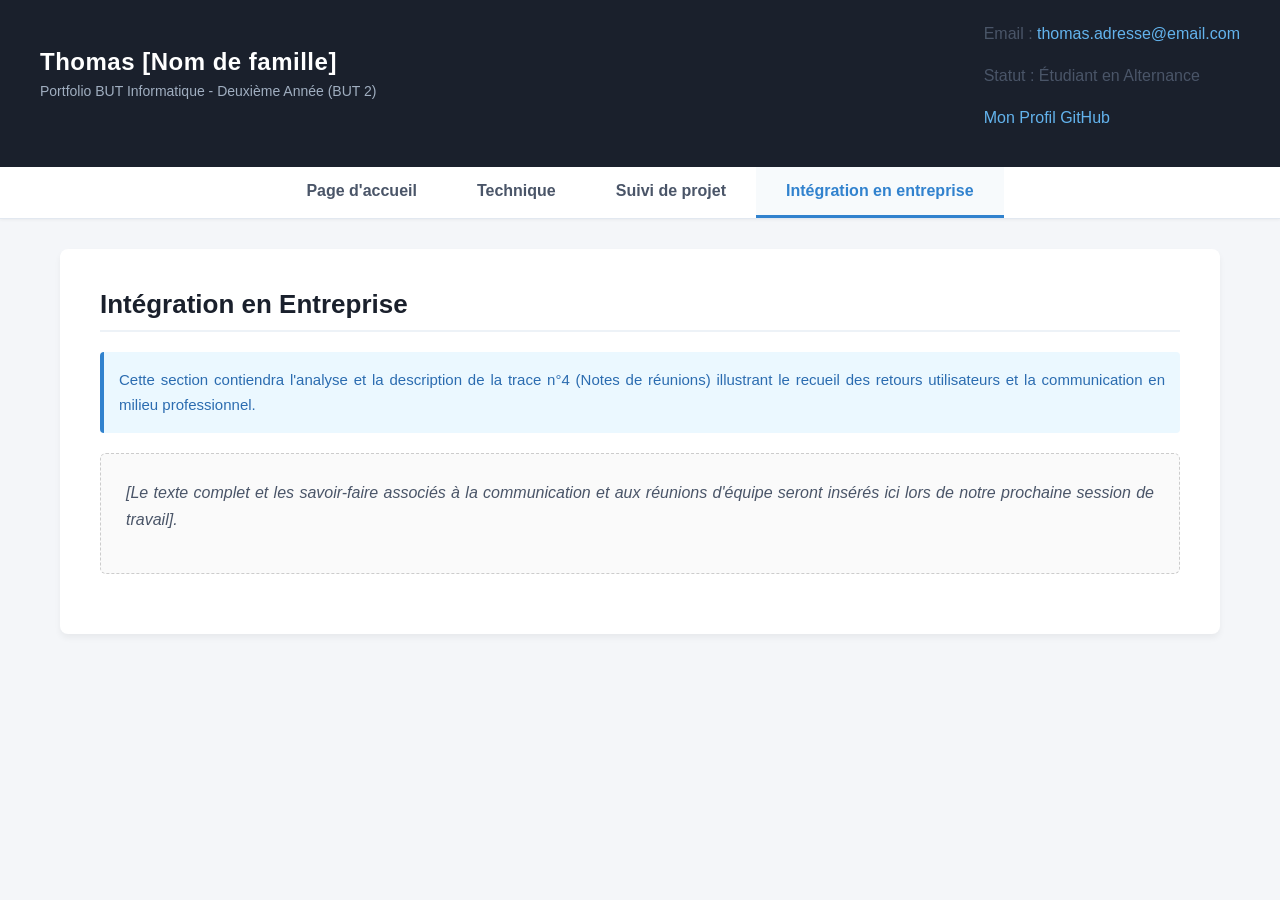
==== integration-entreprise.html @ 5a0d09e1 "initial commit" ====
<!DOCTYPE html>
<html lang="fr">
<head>
    <meta charset="UTF-8">
    <meta name="viewport" content="width=device-width, initial-scale=1.0">
    <title>Portfolio BUT 2 - Intégration en Entreprise</title>
    <link rel="stylesheet" href="style.css">
</head>
<body>

    <!-- Entête avec infos toujours visibles (Imposé) -->
    <header>
        <div class="identity">
            <h1>Thomas [Nom de famille]</h1>
            <p>Portfolio BUT Informatique - Deuxième Année (BUT 2)</p>
        </div>
        <div class="contact-info">
            <p>Email : <a href="mailto:thomas.adresse@email.com">thomas.adresse@email.com</a></p>
            <p>Statut : Étudiant en Alternance</p>
            <p><a href="https://github.com" target="_blank">Mon Profil GitHub</a></p>
        </div>
    </header>

    <div class="nav-container">
        <a href="index.html" class="main-nav-link">Page d'accueil</a>
        <a href="technique.html" class="main-nav-link">Technique</a>
        <a href="suivi-projet.html" class="main-nav-link">Suivi de projet</a>
        <a href="integration-entreprise.html" class="main-nav-link active">Intégration en entreprise</a>
    </div>

    <main>
        <div class="page-content">
            <h2>Intégration en Entreprise</h2>
            <p class="info-box">Cette section contiendra l'analyse et la description de la trace n°4 (Notes de réunions) illustrant le recueil des retours utilisateurs et la communication en milieu professionnel.</p>
            
            <div class="placeholder-section">
                <p><em>[Le texte complet et les savoir-faire associés à la communication et aux réunions d'équipe seront insérés ici lors de notre prochaine session de travail].</em></p>
            </div>
        </div>
    </main>

</body>
</html>
---- style.css ----
/* Base Styles & CSS Reset */
* {
    box-sizing: border-box;
    margin: 0;
    padding: 0;
    font-family: 'Segoe UI', Tahoma, Geneva, Verdana, sans-serif;
}

body {
    background-color: #f4f6f9;
    color: #333333;
    display: flex;
    flex-direction: column;
    min-height: 100vh;
}

/* Variables de couleurs pour les savoir-faire et le thème */
:root {
    --color-mvc: #2b6cb0;          /* Bleu */
    --color-srp: #c53030;          /* Rouge */
    --color-inherit: #2f855a;      /* Vert */
    --color-pattern: #6b46c1;      /* Violet */
    --primary-dark: #1a202c;
    --accent-blue: #3182ce;
    --border-color: #e2e8f0;
    --bg-card: #ffffff;
}

/* Entête Persistante (Imposée) */
header {
    background-color: var(--primary-dark);
    color: #ffffff;
    padding: 20px 40px;
    display: flex;
    justify-content: space-between;
    align-items: center;
    box-shadow: 0 2px 10px rgba(0,0,0,0.15);
}

header .identity h1 {
    font-size: 24px;
    font-weight: 600;
    letter-spacing: 0.5px;
}

header .identity p {
    color: #a0aec0;
    font-size: 14px;
    margin-top: 4px;
}

header .contact-info {
    text-align: right;
    font-size: 14px;
    color: #e2e8f0;
    line-height: 1.6;
}

header .contact-info a {
    color: #63b3ed;
    text-decoration: none;
}

header .contact-info a:hover {
    text-decoration: underline;
}

/* Barre de Navigation Principale */
.nav-container {
    background-color: #ffffff;
    border-bottom: 1px solid var(--border-color);
    display: flex;
    justify-content: center;
    box-shadow: 0 1px 3px rgba(0,0,0,0.05);
}

.main-nav-link {
    padding: 15px 30px;
    font-weight: 600;
    text-decoration: none;
    color: #4a5568;
    transition: all 0.2s ease;
    border-bottom: 3px solid transparent;
}

.main-nav-link:hover {
    color: var(--accent-blue);
    background-color: #f7fafc;
}

.main-nav-link.active {
    color: var(--accent-blue);
    border-bottom: 3px solid var(--accent-blue);
    background-color: #f7fafc;
}

/* Zone de Contenu Principal */
main {
    max-width: 1200px;
    width: 100%;
    margin: 30px auto;
    padding: 0 20px;
    flex: 1;
}

.page-content {
    background: var(--bg-card);
    padding: 40px;
    border-radius: 8px;
    box-shadow: 0 4px 6px rgba(0,0,0,0.05);
}

/* Styles Typographiques Communs */
h2 {
    font-size: 26px;
    color: var(--primary-dark);
    margin-bottom: 20px;
    padding-bottom: 10px;
    border-bottom: 2px solid #edf2f7;
}

h3 {
    font-size: 20px;
    color: #2d3748;
    margin-top: 30px;
    margin-bottom: 15px;
}

p {
    font-size: 16px;
    line-height: 1.7;
    color: #4a5568;
    margin-bottom: 15px;
    text-align: justify;
}

/* Styles spécifiques pour les listes de savoir-faire */
.skills-list {
    list-style: none;
    margin-bottom: 30px;
    background: #f7fafc;
    padding: 20px;
    border-radius: 6px;
    border-left: 4px solid var(--accent-blue);
}

.skills-list li {
    font-weight: 600;
    margin-bottom: 10px;
    font-size: 15px;
    display: flex;
    align-items: center;
}

.skills-list li::before {
    content: "•";
    font-size: 20px;
    margin-right: 10px;
}

/* Classes de coloration des savoir-faire (Imposé) */
.sf-mvc { color: var(--color-mvc); }
.sf-srp { color: var(--color-srp); }
.sf-inherit { color: var(--color-inherit); }
.sf-pattern { color: var(--color-pattern); }

.bg-sf-mvc { background-color: rgba(43, 108, 176, 0.1); padding: 2px 6px; border-radius: 4px; }
.bg-sf-srp { background-color: rgba(197, 48, 48, 0.1); padding: 2px 6px; border-radius: 4px; }
.bg-sf-inherit { background-color: rgba(47, 133, 90, 0.1); padding: 2px 6px; border-radius: 4px; }
.bg-sf-pattern { background-color: rgba(107, 70, 193, 0.1); padding: 2px 6px; border-radius: 4px; }

/* Conteneurs de Traces Graphiques */
.trace-container {
    background-color: #f7fafc;
    border: 1px solid var(--border-color);
    border-radius: 6px;
    padding: 20px;
    margin: 25px 0;
    text-align: center;
}

.trace-placeholder {
    background-color: #edf2f7;
    border: 2px dashed #cbd5e0;
    padding: 40px;
    font-style: italic;
    color: #718096;
    margin-bottom: 12px;
    border-radius: 4px;
}

.trace-caption {
    font-size: 14px;
    color: #718096;
    font-weight: 500;
}

/* Structure des Sous-Pages Intérieures (Navigation latérale) */
.sub-layout {
    display: flex;
    gap: 30px;
    margin-top: 20px;
}

.sub-content {
    flex: 1;
}

/* Alertes / Callouts */
.info-box {
    background-color: #ebf8ff;
    border-left: 4px solid #3182ce;
    padding: 15px;
    border-radius: 4px;
    margin-bottom: 20px;
    font-size: 15px;
    color: #2b6cb0;
}

.placeholder-section {
    background: #fafafa;
    border: 1px dashed #cccccc;
    padding: 25px;
    border-radius: 6px;
    margin-bottom: 20px;
    color: #666666;
}
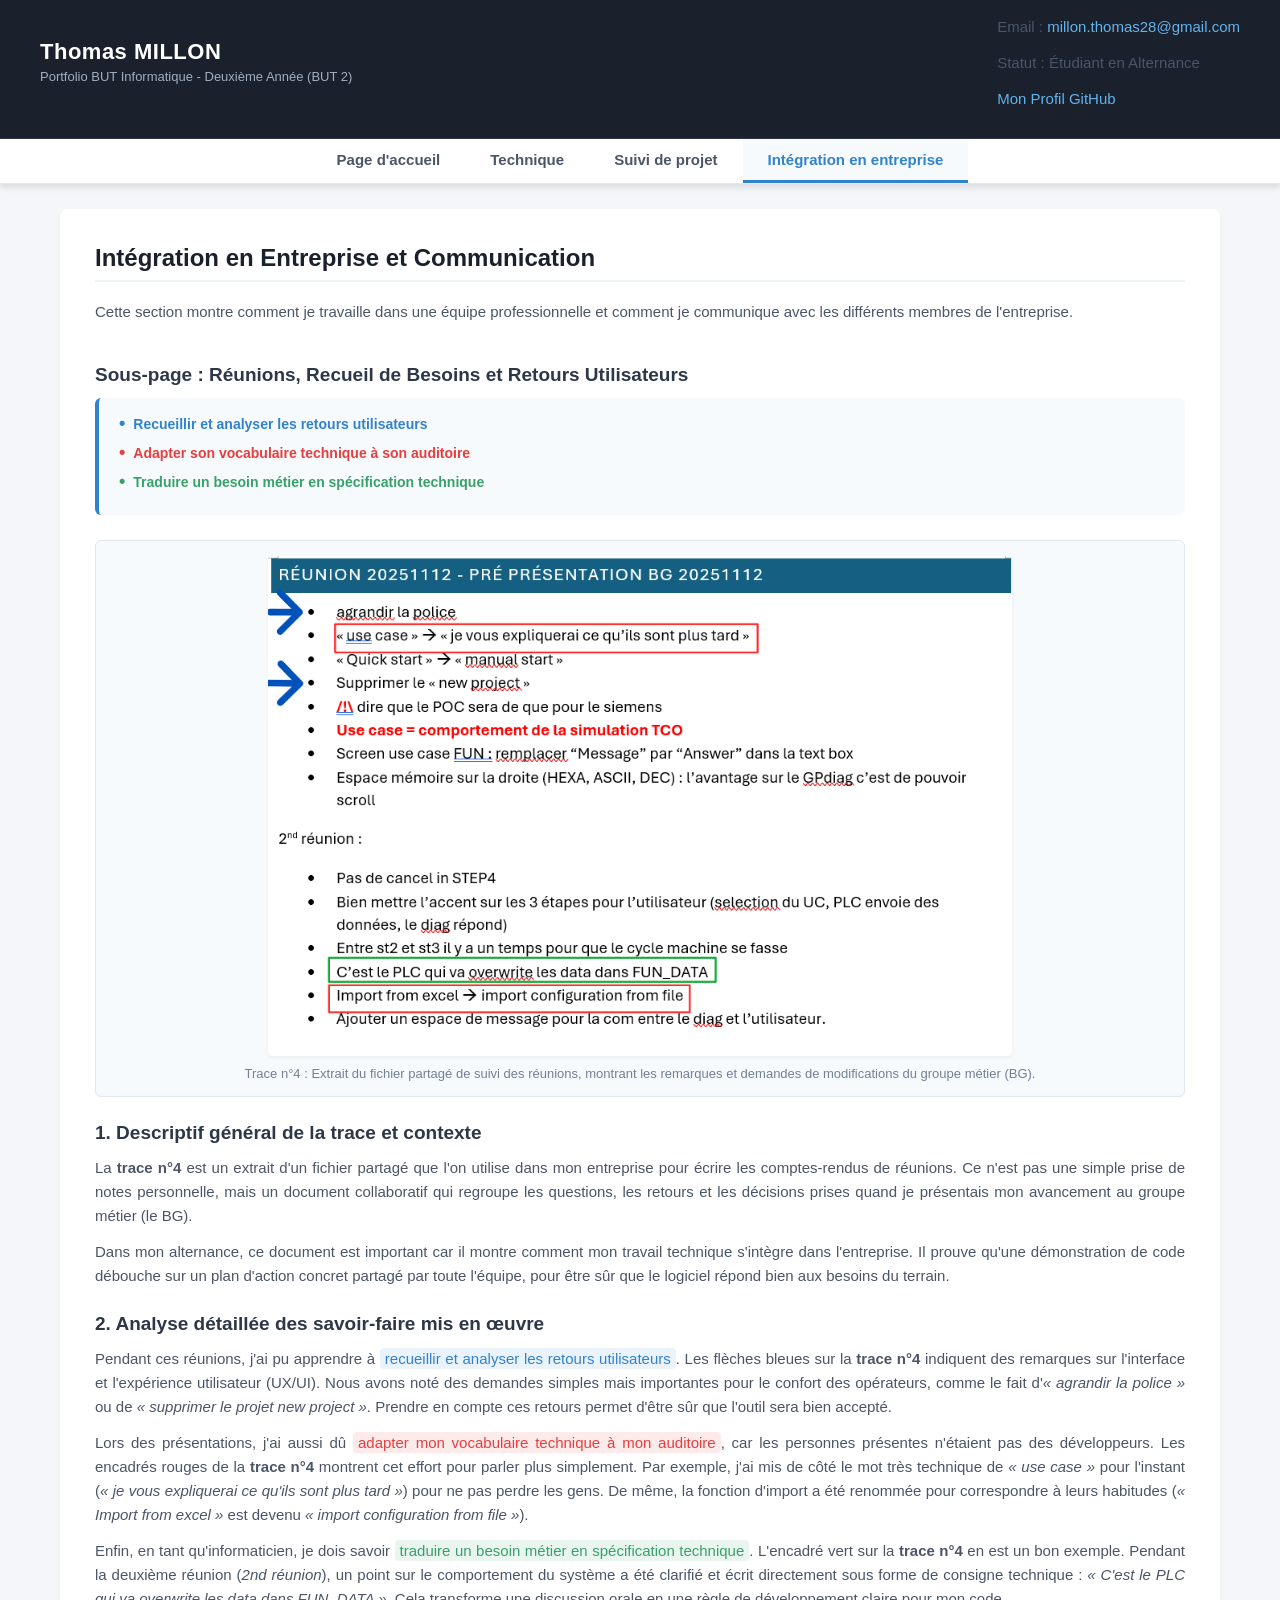
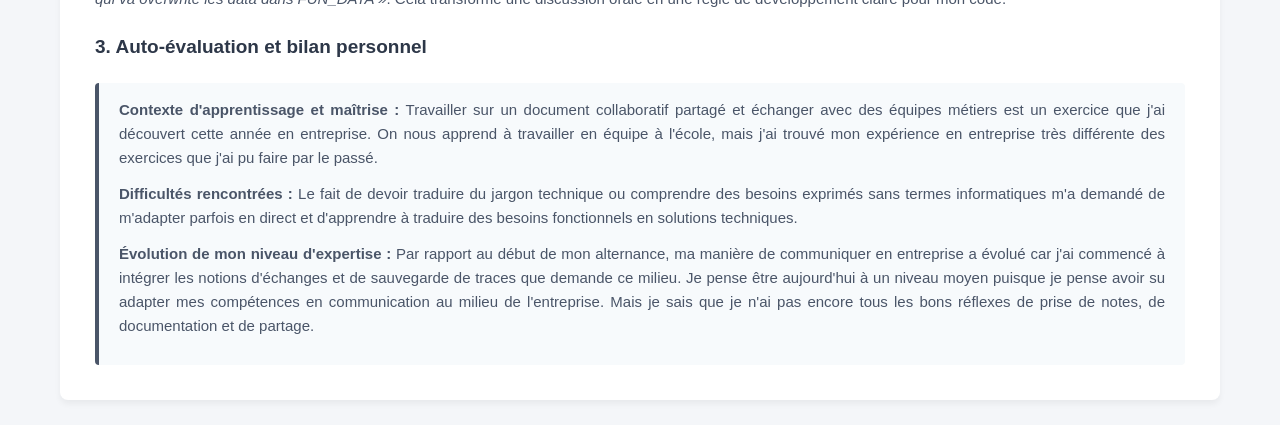
==== commit 29b98e45: "Redaction done" ====
--- a/integration-entreprise.html
+++ b/integration-entreprise.html
@@ -8,36 +8,76 @@
 </head>
 <body>
 
-    <!-- Entête avec infos toujours visibles (Imposé) -->
-    <header>
-        <div class="identity">
-            <h1>Thomas [Nom de famille]</h1>
-            <p>Portfolio BUT Informatique - Deuxième Année (BUT 2)</p>
+    <div class="sticky-header-container">
+        <header>
+            <div class="identity">
+                <h1>Thomas MILLON</h1>
+                <p>Portfolio BUT Informatique - Deuxième Année (BUT 2)</p>
+            </div>
+            <div class="contact-info">
+                <p>Email : <a href="mailto:millon.thomas28@gmail.com">millon.thomas28@gmail.com</a></p>
+                <p>Statut : Étudiant en Alternance</p>
+                <p><a href="https://github.com/ThomasMillon" target="_blank">Mon Profil GitHub</a></p>
+            </div>
+        </header>
+
+        <div class="nav-container">
+            <a href="index.html" class="main-nav-link">Page d'accueil</a>
+            <a href="technique.html" class="main-nav-link">Technique</a>
+            <a href="suivi-projet.html" class="main-nav-link">Suivi de projet</a>
+            <a href="integration-entreprise.html" class="main-nav-link active">Intégration en entreprise</a>
         </div>
-        <div class="contact-info">
-            <p>Email : <a href="mailto:thomas.adresse@email.com">thomas.adresse@email.com</a></p>
-            <p>Statut : Étudiant en Alternance</p>
-            <p><a href="https://github.com" target="_blank">Mon Profil GitHub</a></p>
-        </div>
-    </header>
-
-    <div class="nav-container">
-        <a href="index.html" class="main-nav-link">Page d'accueil</a>
-        <a href="technique.html" class="main-nav-link">Technique</a>
-        <a href="suivi-projet.html" class="main-nav-link">Suivi de projet</a>
-        <a href="integration-entreprise.html" class="main-nav-link active">Intégration en entreprise</a>
     </div>
 
     <main>
         <div class="page-content">
-            <h2>Intégration en Entreprise</h2>
-            <p class="info-box">Cette section contiendra l'analyse et la description de la trace n°4 (Notes de réunions) illustrant le recueil des retours utilisateurs et la communication en milieu professionnel.</p>
-            
-            <div class="placeholder-section">
-                <p><em>[Le texte complet et les savoir-faire associés à la communication et aux réunions d'équipe seront insérés ici lors de notre prochaine session de travail].</em></p>
+            <h2>Intégration en Entreprise et Communication</h2>
+            <p>Cette section montre comment je travaille dans une équipe professionnelle et comment je communique avec les différents membres de l'entreprise.</p>
+
+            <div class="sub-layout">
+                <div class="sub-content">
+                    <h3>Sous-page : Réunions, Recueil de Besoins et Retours Utilisateurs</h3>
+                    
+                    <ul class="skills-list">
+                        <li class="sf-ux">Recueillir et analyser les retours utilisateurs</li>
+                        <li class="sf-adapt">Adapter son vocabulaire technique à son auditoire</li>
+                        <li class="sf-trad">Traduire un besoin métier en spécification technique</li>
+                    </ul>
+
+                    <div class="trace-container">
+                        <img src="./images/Portfolio-Trace4_Intégration-Entreprise_Edited.PNG" alt="Trace 4 Intégration Entreprise" class="trace-img">
+                        <div class="trace-caption">Trace n°4 : Extrait du fichier partagé de suivi des réunions, montrant les remarques et demandes de modifications du groupe métier (BG).</div>
+                    </div>
+
+                    <h3>1. Descriptif général de la trace et contexte</h3>
+                    <p>
+                        La <strong>trace n°4</strong> est un extrait d'un fichier partagé que l'on utilise dans mon entreprise pour écrire les comptes-rendus de réunions. Ce n'est pas une simple prise de notes personnelle, mais un document collaboratif qui regroupe les questions, les retours et les décisions prises quand je présentais mon avancement au groupe métier (le BG).
+                    </p>
+                    <p>
+                        Dans mon alternance, ce document est important car il montre comment mon travail technique s'intègre dans l'entreprise. Il prouve qu'une démonstration de code débouche sur un plan d'action concret partagé par toute l'équipe, pour être sûr que le logiciel répond bien aux besoins du terrain.
+                    </p>
+
+                    <h3>2. Analyse détaillée des savoir-faire mis en œuvre</h3>
+                    <p>
+                        Pendant ces réunions, j'ai pu apprendre à <span class="sf-ux bg-sf-ux">recueillir et analyser les retours utilisateurs</span>. Les flèches bleues sur la <strong>trace n°4</strong> indiquent des remarques sur l'interface et l'expérience utilisateur (UX/UI). Nous avons noté des demandes simples mais importantes pour le confort des opérateurs, comme le fait d'<em>« agrandir la police »</em> ou de <em>« supprimer le projet new project »</em>. Prendre en compte ces retours permet d'être sûr que l'outil sera bien accepté.
+                    </p>
+                    <p>
+                        Lors des présentations, j'ai aussi dû <span class="sf-adapt bg-sf-adapt">adapter mon vocabulaire technique à mon auditoire</span>, car les personnes présentes n'étaient pas des développeurs. Les encadrés rouges de la <strong>trace n°4</strong> montrent cet effort pour parler plus simplement. Par exemple, j'ai mis de côté le mot très technique de <em>« use case »</em> pour l'instant (<em>« je vous expliquerai ce qu'ils sont plus tard »</em>) pour ne pas perdre les gens. De même, la fonction d'import a été renommée pour correspondre à leurs habitudes (<em>« Import from excel »</em> est devenu <em>« import configuration from file »</em>).
+                    </p>
+                    <p>
+                        Enfin, en tant qu'informaticien, je dois savoir <span class="sf-trad bg-sf-trad">traduire un besoin métier en spécification technique</span>. L'encadré vert sur la <strong>trace n°4</strong> en est un bon exemple. Pendant la deuxième réunion (<em>2nd réunion</em>), un point sur le comportement du système a été clarifié et écrit directement sous forme de consigne technique : <em>« C'est le PLC qui va overwrite les data dans FUN_DATA »</em>. Cela transforme une discussion orale en une règle de développement claire pour mon code.
+                    </p>
+
+                    <h3>3. Auto-évaluation et bilan personnel</h3>
+                    <div class="evaluation-box">
+                        <p><strong>Contexte d'apprentissage et maîtrise :</strong> Travailler sur un document collaboratif partagé et échanger avec des équipes métiers est un exercice que j'ai découvert cette année en entreprise. On nous apprend à travailler en équipe à l'école, mais j'ai trouvé mon expérience en entreprise très différente des exercices que j'ai pu faire par le passé. </p>
+                        <p><strong>Difficultés rencontrées :</strong> Le fait de devoir traduire du jargon technique ou comprendre des besoins exprimés sans termes informatiques m'a demandé de m'adapter parfois en direct et d'apprendre à traduire des besoins fonctionnels en solutions techniques. </p>
+                        <p><strong>Évolution de mon niveau d'expertise :</strong> Par rapport au début de mon alternance, ma manière de communiquer en entreprise a évolué car j'ai commencé à intégrer les notions d'échanges et de sauvegarde de traces que demande ce milieu. Je pense être aujourd'hui à un niveau moyen puisque je pense avoir su adapter mes compétences en communication au milieu de l'entreprise. Mais je sais que je n'ai pas encore tous les bons réflexes de prise de notes, de documentation et de partage. </p>
+                    </div>
+                </div>
             </div>
         </div>
     </main>
 
 </body>
-</html>
+</html>
--- a/style.css
+++ b/style.css
@@ -14,46 +14,66 @@
     min-height: 100vh;
 }
 
-/* Variables de couleurs pour les savoir-faire et le thème */
+/* Variables de couleurs pour le thème et les compétences */
 :root {
-    --color-mvc: #2b6cb0;          /* Bleu */
-    --color-srp: #c53030;          /* Rouge */
-    --color-inherit: #2f855a;      /* Vert */
-    --color-pattern: #6b46c1;      /* Violet */
     --primary-dark: #1a202c;
     --accent-blue: #3182ce;
     --border-color: #e2e8f0;
     --bg-card: #ffffff;
-}
-
-/* Entête Persistante (Imposée) */
+    
+    /* Couleurs - Partie Technique */
+    --color-mvc: #2b6cb0;
+    --color-srp: #c53030;
+    --color-inherit: #2f855a;
+    --color-pattern: #6b46c1;
+
+    /* Couleurs - Suivi de Projet */
+    --color-planif: #2b6cb0;
+    --color-analyse: #d69e2e;
+    --color-specs: #2f855a;
+    --color-jalons: #6b46c1;
+
+    /* Couleurs - Intégration Entreprise */
+    --color-adapt: #e53e3e;
+    --color-ux: #3182ce;
+    --color-trad: #38a169;
+}
+
+/* Bloc d'entête et de navigation fixé en haut (Reste toujours visible au scroll) */
+.sticky-header-container {
+    position: sticky;
+    top: 0;
+    z-index: 1000;
+    box-shadow: 0 4px 6px rgba(0,0,0,0.1);
+}
+
 header {
     background-color: var(--primary-dark);
     color: #ffffff;
-    padding: 20px 40px;
+    padding: 15px 40px;
     display: flex;
     justify-content: space-between;
     align-items: center;
-    box-shadow: 0 2px 10px rgba(0,0,0,0.15);
+    border-bottom: 1px solid #2d3748;
 }
 
 header .identity h1 {
-    font-size: 24px;
+    font-size: 22px;
     font-weight: 600;
     letter-spacing: 0.5px;
 }
 
 header .identity p {
     color: #a0aec0;
-    font-size: 14px;
-    margin-top: 4px;
+    font-size: 13px;
+    margin-top: 2px;
 }
 
 header .contact-info {
     text-align: right;
-    font-size: 14px;
+    font-size: 13px;
     color: #e2e8f0;
-    line-height: 1.6;
+    line-height: 1.5;
 }
 
 header .contact-info a {
@@ -65,22 +85,21 @@
     text-decoration: underline;
 }
 
-/* Barre de Navigation Principale */
 .nav-container {
     background-color: #ffffff;
     border-bottom: 1px solid var(--border-color);
     display: flex;
     justify-content: center;
-    box-shadow: 0 1px 3px rgba(0,0,0,0.05);
 }
 
 .main-nav-link {
-    padding: 15px 30px;
+    padding: 12px 25px;
     font-weight: 600;
     text-decoration: none;
     color: #4a5568;
     transition: all 0.2s ease;
     border-bottom: 3px solid transparent;
+    font-size: 15px;
 }
 
 .main-nav-link:hover {
@@ -98,130 +117,145 @@
 main {
     max-width: 1200px;
     width: 100%;
-    margin: 30px auto;
+    margin: 25px auto;
     padding: 0 20px;
     flex: 1;
 }
 
 .page-content {
     background: var(--bg-card);
-    padding: 40px;
+    padding: 35px;
     border-radius: 8px;
     box-shadow: 0 4px 6px rgba(0,0,0,0.05);
 }
 
-/* Styles Typographiques Communs */
+/* Typographie */
 h2 {
-    font-size: 26px;
+    font-size: 24px;
     color: var(--primary-dark);
-    margin-bottom: 20px;
-    padding-bottom: 10px;
+    margin-bottom: 18px;
+    padding-bottom: 8px;
     border-bottom: 2px solid #edf2f7;
 }
 
 h3 {
-    font-size: 20px;
+    font-size: 19px;
     color: #2d3748;
-    margin-top: 30px;
-    margin-bottom: 15px;
+    margin-top: 25px;
+    margin-bottom: 12px;
 }
 
 p {
-    font-size: 16px;
-    line-height: 1.7;
+    font-size: 15px;
+    line-height: 1.6;
     color: #4a5568;
-    margin-bottom: 15px;
+    margin-bottom: 12px;
     text-align: justify;
 }
 
-/* Styles spécifiques pour les listes de savoir-faire */
+/* Listes de compétences */
 .skills-list {
     list-style: none;
-    margin-bottom: 30px;
+    margin-bottom: 25px;
     background: #f7fafc;
-    padding: 20px;
+    padding: 15px 20px;
     border-radius: 6px;
     border-left: 4px solid var(--accent-blue);
 }
 
 .skills-list li {
     font-weight: 600;
-    margin-bottom: 10px;
-    font-size: 15px;
+    margin-bottom: 8px;
+    font-size: 14px;
     display: flex;
     align-items: center;
 }
 
 .skills-list li::before {
     content: "•";
-    font-size: 20px;
-    margin-right: 10px;
-}
-
-/* Classes de coloration des savoir-faire (Imposé) */
+    font-size: 18px;
+    margin-right: 8px;
+}
+
+/* Coloration des textes */
 .sf-mvc { color: var(--color-mvc); }
 .sf-srp { color: var(--color-srp); }
 .sf-inherit { color: var(--color-inherit); }
 .sf-pattern { color: var(--color-pattern); }
 
-.bg-sf-mvc { background-color: rgba(43, 108, 176, 0.1); padding: 2px 6px; border-radius: 4px; }
-.bg-sf-srp { background-color: rgba(197, 48, 48, 0.1); padding: 2px 6px; border-radius: 4px; }
-.bg-sf-inherit { background-color: rgba(47, 133, 90, 0.1); padding: 2px 6px; border-radius: 4px; }
-.bg-sf-pattern { background-color: rgba(107, 70, 193, 0.1); padding: 2px 6px; border-radius: 4px; }
-
-/* Conteneurs de Traces Graphiques */
+.bg-sf-mvc { background-color: rgba(43, 108, 176, 0.1); padding: 2px 5px; border-radius: 4px; }
+.bg-sf-srp { background-color: rgba(197, 48, 48, 0.1); padding: 2px 5px; border-radius: 4px; }
+.bg-sf-inherit { background-color: rgba(47, 133, 90, 0.1); padding: 2px 5px; border-radius: 4px; }
+.bg-sf-pattern { background-color: rgba(107, 70, 193, 0.1); padding: 2px 5px; border-radius: 4px; }
+
+.sf-planif { color: var(--color-planif); }
+.sf-analyse { color: var(--color-analyse); }
+.sf-specs { color: var(--color-specs); }
+.sf-jalons { color: var(--color-jalons); }
+
+.bg-sf-planif { background-color: rgba(43, 108, 176, 0.1); padding: 2px 5px; border-radius: 4px; }
+.bg-sf-analyse { background-color: rgba(214, 158, 46, 0.1); padding: 2px 5px; border-radius: 4px; }
+.bg-sf-specs { background-color: rgba(47, 133, 90, 0.1); padding: 2px 5px; border-radius: 4px; }
+.bg-sf-jalons { background-color: rgba(107, 70, 193, 0.1); padding: 2px 5px; border-radius: 4px; }
+
+.sf-ux { color: var(--color-ux); }
+.sf-adapt { color: var(--color-adapt); }
+.sf-trad { color: var(--color-trad); }
+
+.bg-sf-ux { background-color: rgba(49, 130, 206, 0.1); padding: 2px 5px; border-radius: 4px; }
+.bg-sf-adapt { background-color: rgba(229, 62, 62, 0.1); padding: 2px 5px; border-radius: 4px; }
+.bg-sf-trad { background-color: rgba(56, 161, 105, 0.1); padding: 2px 5px; border-radius: 4px; }
+
+/* Conteneurs d'images bien cadrées et dimensionnées */
 .trace-container {
     background-color: #f7fafc;
     border: 1px solid var(--border-color);
     border-radius: 6px;
-    padding: 20px;
-    margin: 25px 0;
+    padding: 15px;
+    margin: 20px 0;
     text-align: center;
 }
 
-.trace-placeholder {
-    background-color: #edf2f7;
-    border: 2px dashed #cbd5e0;
-    padding: 40px;
-    font-style: italic;
-    color: #718096;
-    margin-bottom: 12px;
+.trace-img {
+    max-width: 100%;
+    height: auto;
+    max-height: 500px;
+    display: block;
+    margin: 0 auto 10px auto;
     border-radius: 4px;
+    box-shadow: 0 2px 4px rgba(0,0,0,0.05);
+    object-fit: contain;
 }
 
 .trace-caption {
-    font-size: 14px;
+    font-size: 13px;
     color: #718096;
     font-weight: 500;
 }
 
-/* Structure des Sous-Pages Intérieures (Navigation latérale) */
 .sub-layout {
     display: flex;
-    gap: 30px;
-    margin-top: 20px;
+    gap: 25px;
+    margin-top: 15px;
 }
 
 .sub-content {
     flex: 1;
-}
-
-/* Alertes / Callouts */
-.info-box {
-    background-color: #ebf8ff;
-    border-left: 4px solid #3182ce;
-    padding: 15px;
-    border-radius: 4px;
-    margin-bottom: 20px;
-    font-size: 15px;
-    color: #2b6cb0;
 }
 
 .placeholder-section {
     background: #fafafa;
     border: 1px dashed #cccccc;
-    padding: 25px;
+    padding: 20px;
     border-radius: 6px;
-    margin-bottom: 20px;
+    margin-bottom: 15px;
     color: #666666;
 }
+
+.evaluation-box {
+    background-color: #f7fafc;
+    border-left: 4px solid #4a5568;
+    padding: 15px 20px;
+    border-radius: 4px;
+    margin-top: 25px;
+}
